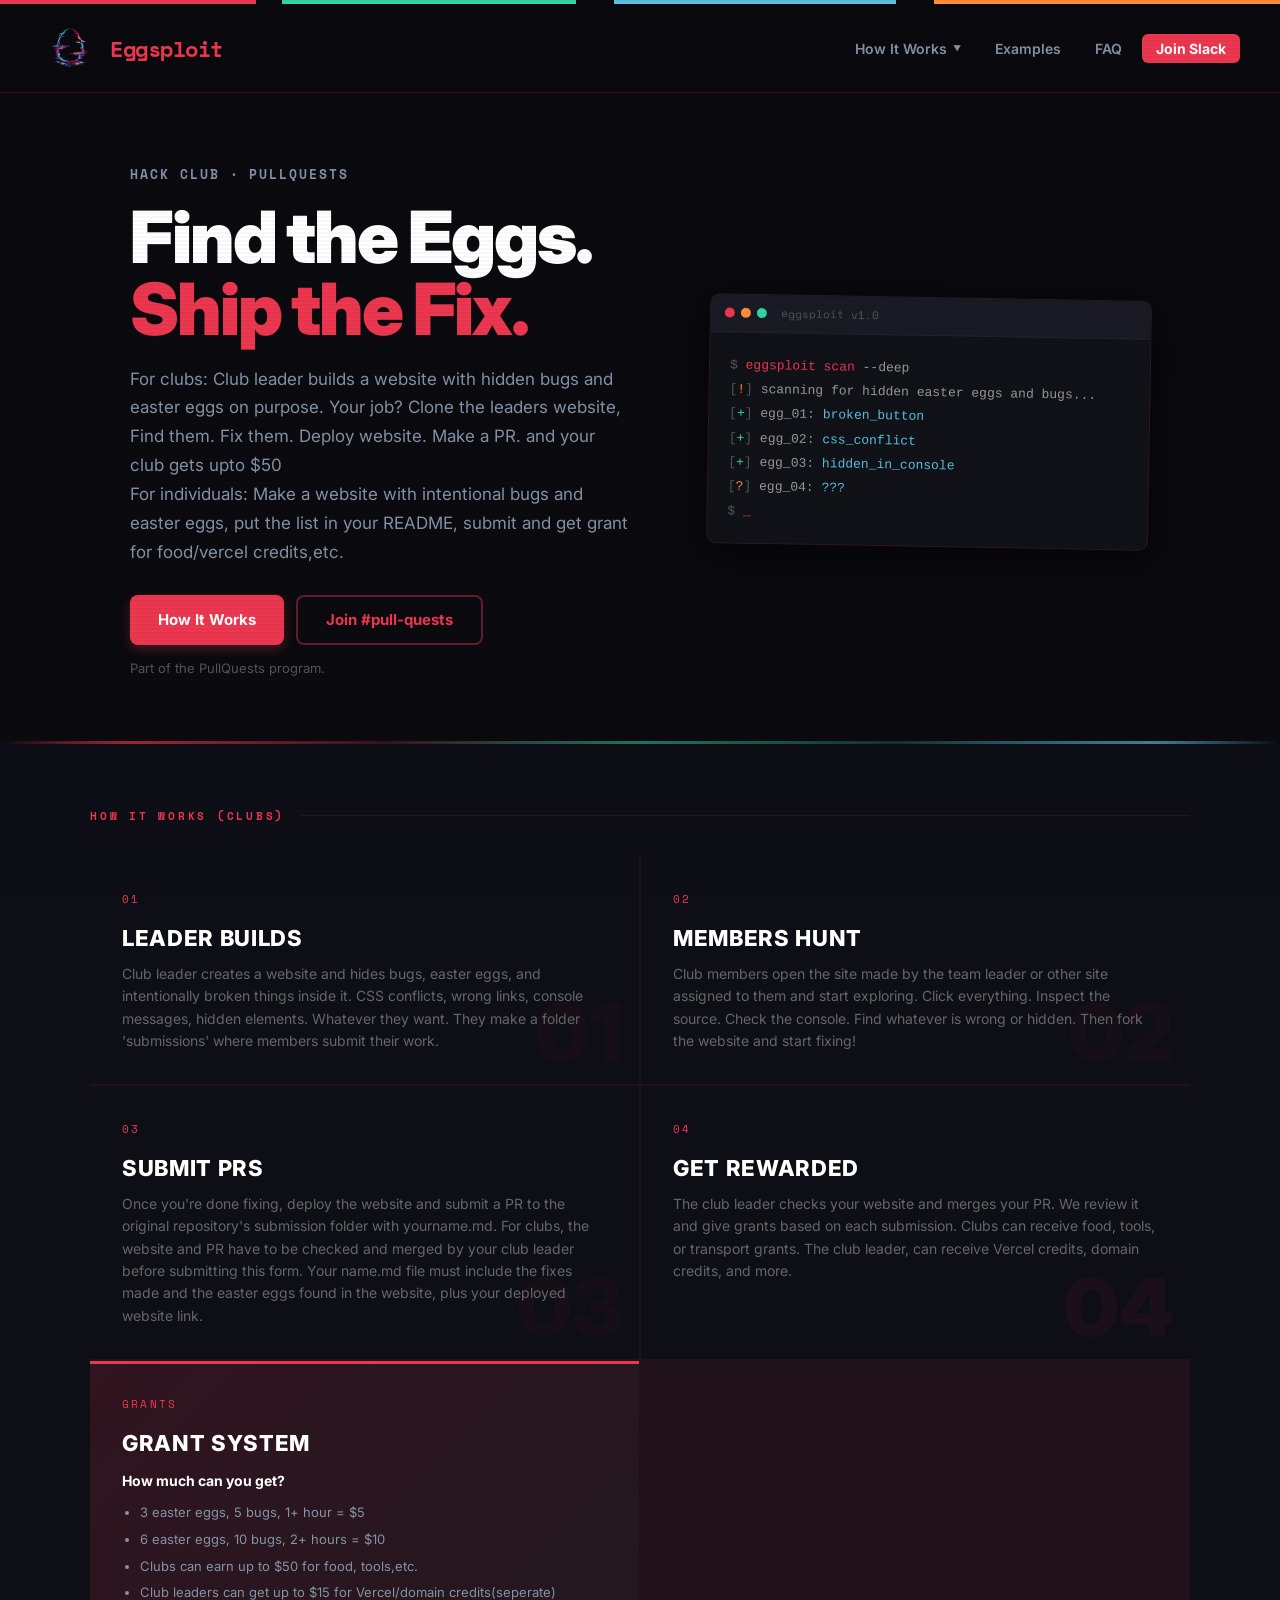
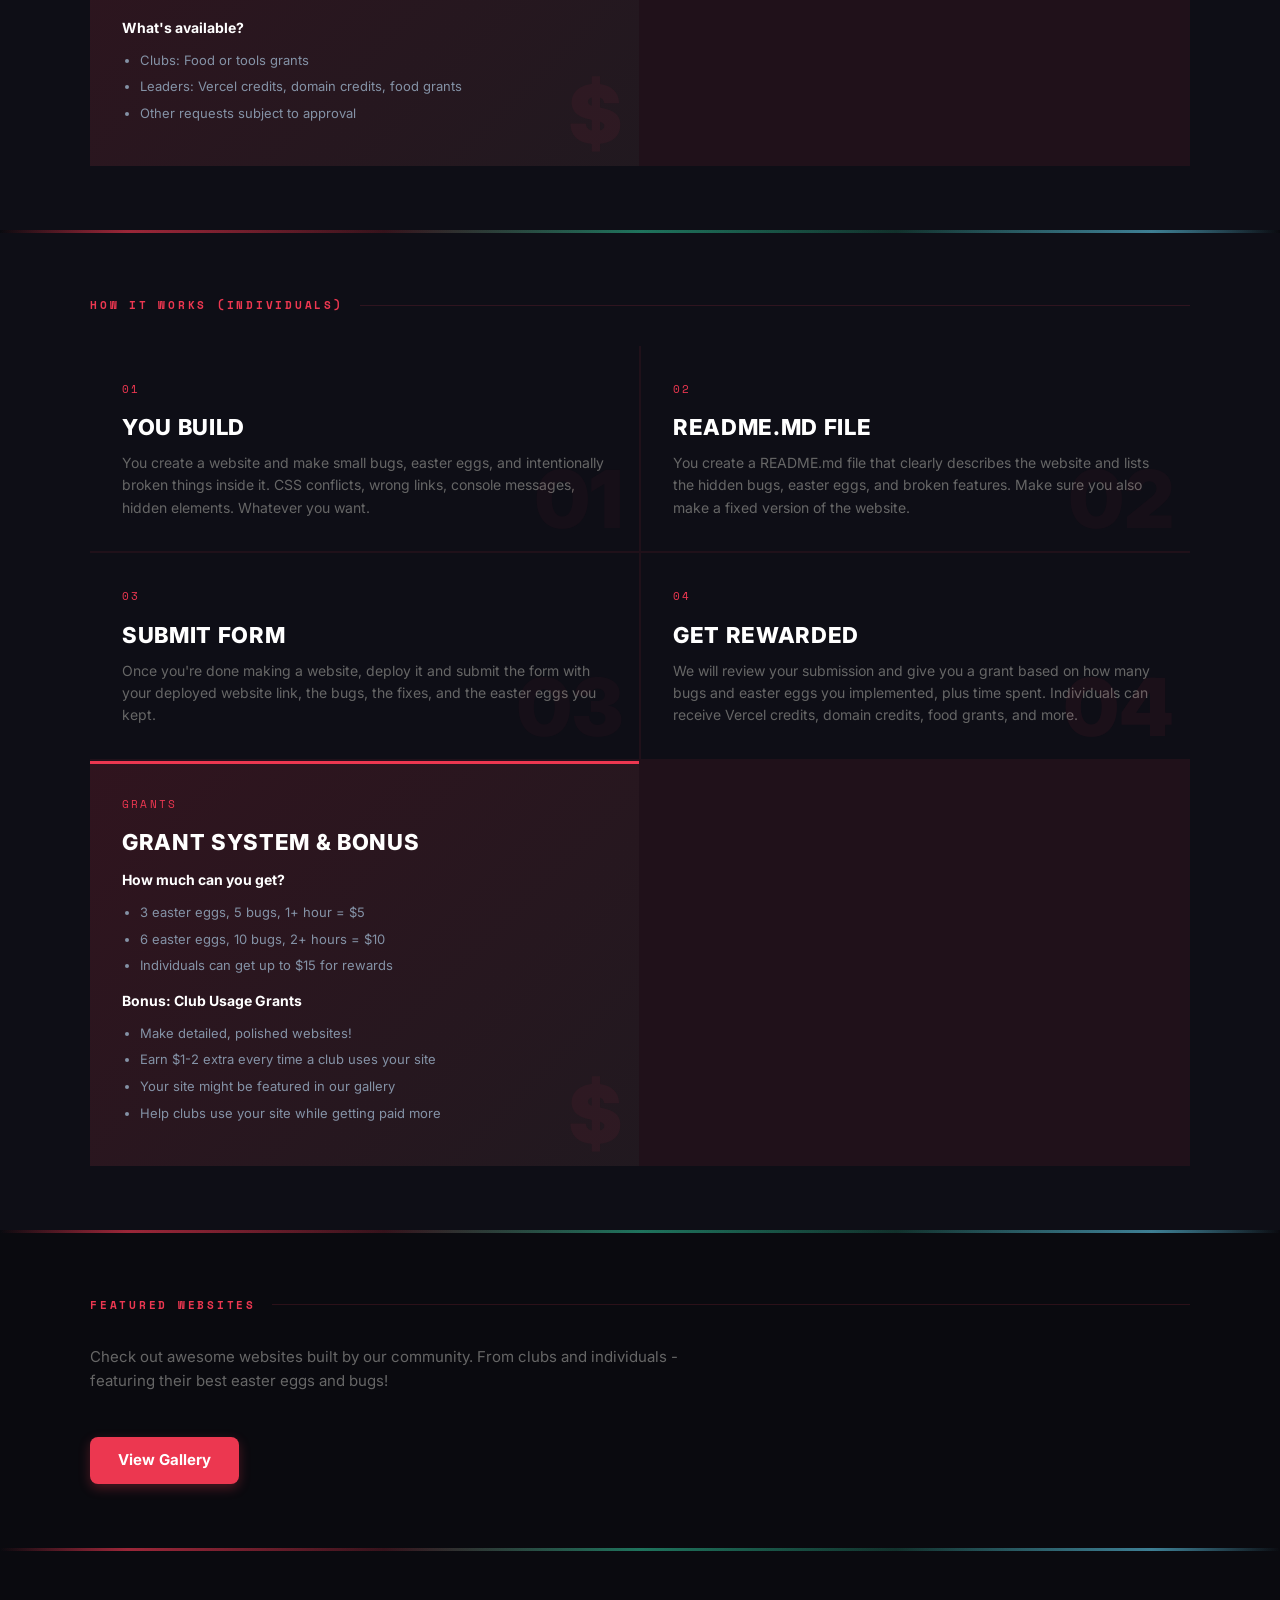
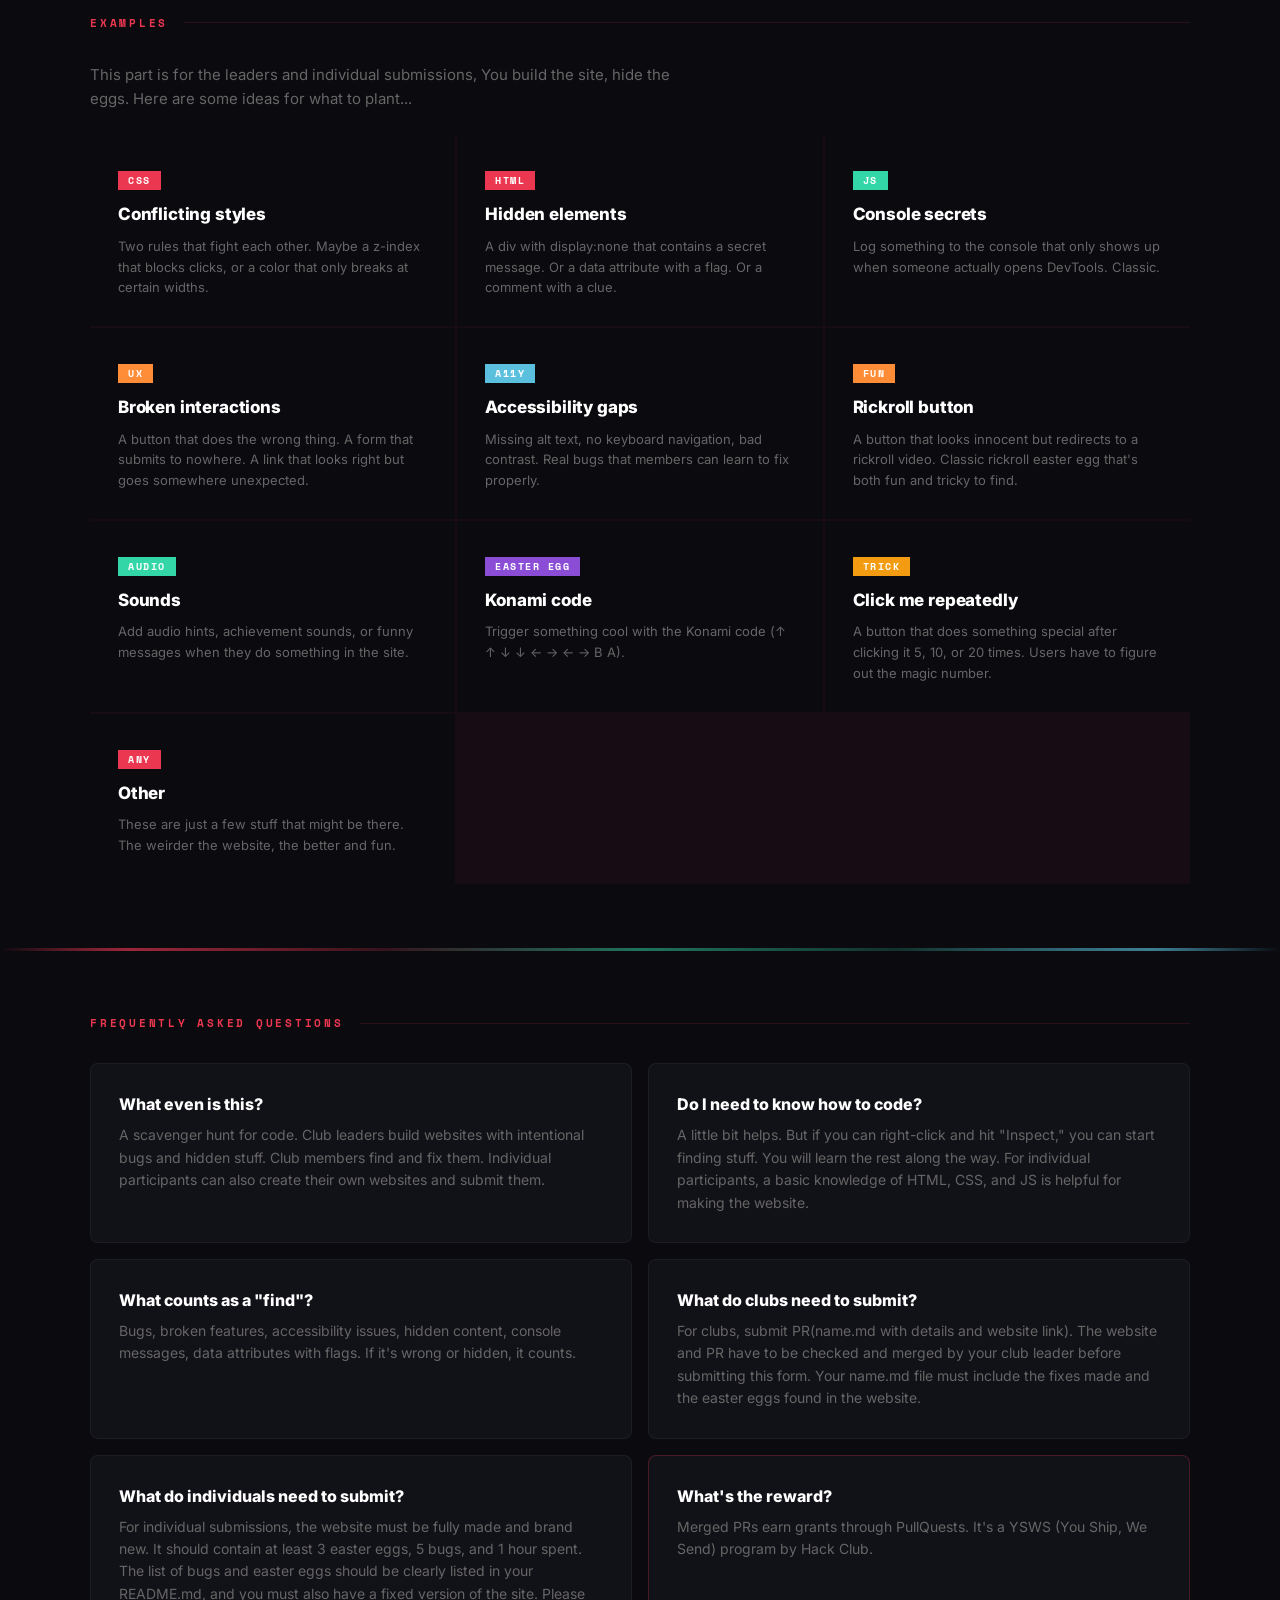
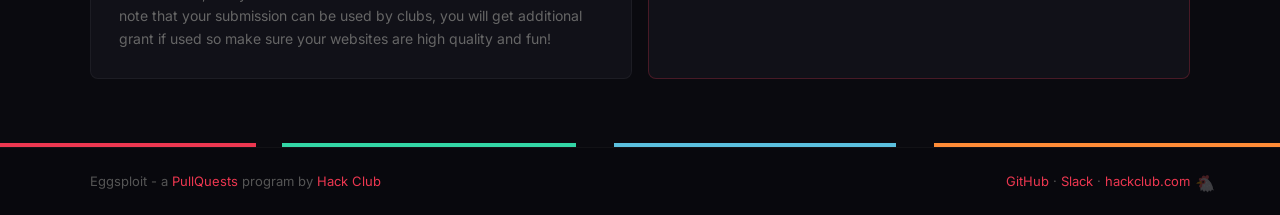
==== index.html @ 69dc4fbe "update site with more stuff" ====
<!DOCTYPE html>
<html lang="en">
<head>
  <meta charset="UTF-8">
  <meta name="viewport" content="width=device-width, initial-scale=1.0">
  <title>Eggsploit - A PullQuest</title>
  <meta name="description" content="Eggsploit is a PullQuests scavenger hunt. Club leaders hide bugs and easter eggs in websites. Members hunt them down and submit PRs.">
  <meta property="og:title" content="Eggsploit - Find the Eggs. Ship the Fix.">
  <meta property="og:description" content="A scavenger hunt for code. Find what's wrong. Fix it. Ship the PR.">
  <meta property="og:type" content="website">
  <link rel="icon" type="image/png" href="/assets/logo.png">
  <link rel="preconnect" href="https://fonts.googleapis.com">
  <link href="https://fonts.googleapis.com/css2?family=Space+Mono:wght@400;700&family=Inter:wght@400;600;700;800;900&display=swap" rel="stylesheet">
  <link rel="stylesheet" href="style.css">
</head>
<body id="top">

<div class="glitchbar"></div>

<nav class="nav" id="menubar">
  <a class="navbrand" href="#top">
    <img class="eggiconlol" src="/assets/logo.png" alt="Eggsploit logo" style="width:60px; height:60px;">
    <span class="title">Eggsploit</span>
  </a>

  <button class="menutoggle" type="button" aria-label="Toggle menu" aria-expanded="false" aria-controls="navlinks">
    <span></span><span></span><span></span>
  </button>
  <ul class="navlinks" id="navlinks">
    <li class="navdropdown">
      <a href="#" class="navdropdowntoggle">How It Works</a>
      <ul class="dropdownmenu" id="howdropdown">
        <li><a href="#how">Clubs</a></li>
        <li><a href="#howi">Individuals</a></li>
      </ul>
    </li>
    <li><a href="#examples">Examples</a></li>
    <li><a href="#faq">FAQ</a></li>
    <li><a href="https://hackclub.com/slack" target="_blank" rel="noopener noreferrer" class="navcta">Join Slack</a></li>
  </ul>
</nav>

<header class="hero">
  <div class="heroleft">
    <p class="eyebrow">Hack Club · PullQuests</p>
    <h1 style="font-weight: 900; letter-spacing: -0.03em">
      <span class="glitchtext" data-text="Find the Eggs.">Find the Eggs.</span><br>
      <span class="heroaccent">Ship the Fix.</span>
    </h1>
    <p class="herolead">
      For clubs:
      Club leader builds a website with hidden bugs and easter eggs on purpose.
      Your job? Clone the leaders website, Find them. Fix them. Deploy website. Make a PR. and your club gets upto $50
      <br>
      For individuals:
      Make a website with intentional bugs and easter eggs, put the list in your README, submit and get grant for food/vercel credits,etc.
    </p>
    <div class="btnrow">
      <a href="#how" class="btn btnprimary">How It Works</a>
      <a href="https://hackclub.enterprise.slack.com/archives/C0ALHGAASLV" target="_blank" class="btn btnoutline">Join #pull-quests</a>
    </div>
    <p style="font-size:13px; color:#555; margin-top:14px">Part of the PullQuests program.</p>
  </div>
  <div class="heroright" aria-hidden="true">
    <div class="terminalbox">
      <div class="terminalbar">
        <span class="dot" style="background:#ec3750"></span>
        <span class="dot" style="background:#ff8c37"></span>
        <span class="dot" style="background:#33d6a6"></span>
        <span class="termlabel">eggsploit v1.0</span>
      </div>
      <pre class="terminalbody"><code><span class="tdim">$</span> <span class="tcmd">eggsploit scan</span> --deep
<span class="tdim">[</span><span class="twarn">!</span><span class="tdim">]</span> scanning for hidden easter eggs and bugs...
<span class="tdim">[</span><span class="tok">+</span><span class="tdim">]</span> egg_01: <span class="tstr">broken_button</span>
<span class="tdim">[</span><span class="tok">+</span><span class="tdim">]</span> egg_02: <span class="tstr">css_conflict</span>
<span class="tdim">[</span><span class="tok">+</span><span class="tdim">]</span> egg_03: <span class="tstr">hidden_in_console</span>
<span class="tdim">[</span><span class="twarn">?</span><span class="tdim">]</span> egg_04: <span class="tstr">???</span>
<span class="tdim">$</span> <span class="tblink">_</span></code></pre>
    </div>
  </div>
</header>

<div class="scanline" style="margin-top:-2px"></div>

<main>
  <section class="section" id="how">
    <div class="sectioninner">
      <div class="sectionlabel">How It Works (Clubs)</div>
      <div class="steps">
        <div class="stepcard">
          <div class="stepid">01</div>
          <h3>Leader Builds</h3>
          <p>Club leader creates a website and hides bugs, easter eggs, and intentionally broken things inside it. CSS conflicts, wrong links, console messages, hidden elements. Whatever they want. They make a folder 'submissions' where members submit their work.</p>
          <div class="stepnum">01</div>
        </div>
        <div class="stepcard">
          <div class="stepid">02</div>
          <h3>Members Hunt</h3>
          <p>Club members open the site made by the team leader or other site assigned to them and start exploring. Click everything. Inspect the source. Check the console. Find whatever is wrong or hidden. Then fork the website and start fixing!</p>
          <div class="stepnum">02</div>
        </div>
        <div class="stepcard">
          <div class="stepid">03</div>
          <h3>Submit PRs</h3>
          <p>Once you're done fixing, deploy the website and submit a PR to the original repository's submission folder with yourname.md. For clubs, the website and PR have to be checked and merged by your club leader before submitting this form. Your name.md file must include the fixes made and the easter eggs found in the website, plus your deployed website link.</p>
          <div class="stepnum">03</div>
        </div>
        <div class="stepcard">
          <div class="stepid">04</div>
          <h3>Get Rewarded</h3>
          <p>The club leader checks your website and merges your PR. We review it and give grants based on each submission. Clubs can receive food, tools, or transport grants. The club leader, can receive Vercel credits, domain credits, and more.</p>
          <div class="stepnum" style="color: rgba(236,55,80,0.06)">04</div>
        </div>
        <div class="stepcard stepgrantcard">
          <div class="stepid">GRANTS</div>
          <h3>Grant System</h3>
          <div class="grantinfo">
            <p><strong>How much can you get?</strong></p>
            <ul>
              <li>3 easter eggs, 5 bugs, 1+ hour = $5</li>
              <li>6 easter eggs, 10 bugs, 2+ hours = $10</li>
              <li>Clubs can earn up to $50 for food, tools,etc.</li>
              <li>Club leaders can get up to $15 for Vercel/domain credits(seperate)</li>
            </ul>
            <p style="margin-top: 14px;"><strong>What's available?</strong></p>
            <ul>
              <li>Clubs: Food or tools grants</li>
              <li>Leaders: Vercel credits, domain credits, food grants</li>
              <li>Other requests subject to approval</li>
            </ul>
          </div>
          <div class="stepnum" style="color: rgba(236,55,80,0.06)">$</div>
        </div>
      </div>
    </div>
  </section>

  <div class="scanline"></div>

<main>
  <section class="section" id="howi">
    <div class="sectioninner">
      <div class="sectionlabel">How It Works (Individuals)</div>
      <div class="steps">
        <div class="stepcard">
          <div class="stepid">01</div>
          <h3>You Build</h3>
          <p>You create a website and make small bugs, easter eggs, and intentionally broken things inside it. CSS conflicts, wrong links, console messages, hidden elements. Whatever you want.</p>
          <div class="stepnum">01</div>
        </div>
        <div class="stepcard">
          <div class="stepid">02</div>
          <h3>Readme.md file</h3>
          <p>You create a README.md file that clearly describes the website and lists the hidden bugs, easter eggs, and broken features. Make sure you also make a fixed version of the website.</p>
          <div class="stepnum">02</div>
        </div>
        <div class="stepcard">
          <div class="stepid">03</div>
          <h3>Submit form</h3>
          <p>Once you're done making a website, deploy it and submit the form with your deployed website link, the bugs, the fixes, and the easter eggs you kept.</p>
          <div class="stepnum">03</div>
        </div>
        <div class="stepcard">
          <div class="stepid">04</div>
          <h3>Get Rewarded</h3>
          <p>We will review your submission and give you a grant based on how many bugs and easter eggs you implemented, plus time spent. Individuals can receive Vercel credits, domain credits, food grants, and more.</p>
          <div class="stepnum" style="color: rgba(236,55,80,0.06)">04</div>
        </div>
        <div class="stepcard stepgrantcard">
          <div class="stepid">GRANTS</div>
          <h3>Grant System & Bonus</h3>
          <div class="grantinfo">
            <p><strong>How much can you get?</strong></p>
            <ul>
              <li>3 easter eggs, 5 bugs, 1+ hour = $5</li>
              <li>6 easter eggs, 10 bugs, 2+ hours = $10</li>
              <li>Individuals can get up to $15 for rewards</li>
            </ul>
            <p style="margin-top: 14px;"><strong>Bonus: Club Usage Grants</strong></p>
            <ul>
              <li>Make detailed, polished websites!</li>
              <li>Earn $1-2 extra every time a club uses your site</li>
              <li>Your site might be featured in our gallery</li>
              <li>Help clubs use your site while getting paid more</li>
            </ul>
          </div>
          <div class="stepnum" style="color: rgba(236,55,80,0.06)">$</div>
        </div>
      </div>
    </div>
  </section>

  <div class="scanline"></div>

  <section class="sectionalt" id="gallery">
    <div class="sectioninner">
      <div class="sectionlabel">Featured Websites</div>
      <p class="desctext">Check out awesome websites built by our community. From clubs and individuals - featuring their best easter eggs and bugs!</p>
      <a href="gallery.html" class="btn btnprimary" style="margin-top: 20px;">View Gallery</a>
    </div>
  </section>


  <div class="scanline"></div>

  <section class="sectionalt" id="examples">
    <div class="sectioninner">
      <div class="sectionlabel">Examples</div>
      <p class="desctext">This part is for the leaders and individual submissions, You build the site, hide the eggs. Here are some ideas for what to plant...</p>

      <div class="ideasgrid">
        <div class="ideacard">
          <span class="ideatag">CSS</span>
          <div class="ideatitle">Conflicting styles</div>
          <p>Two rules that fight each other. Maybe a z-index that blocks clicks, or a color that only breaks at certain widths.</p>
        </div>
        <div class="ideacard">
          <span class="ideatag">HTML</span>
          <div class="ideatitle">Hidden elements</div>
          <p>A div with display:none that contains a secret message. Or a data attribute with a flag. Or a comment with a clue.</p>
        </div>
        <div class="ideacard">
          <span class="ideatag" style="background:#33d6a6">JS</span>
          <div class="ideatitle">Console secrets</div>
          <p>Log something to the console that only shows up when someone actually opens DevTools. Classic.</p>
        </div>
        <div class="ideacard">
          <span class="ideatag" style="background:#ff8c37">UX</span>
          <div class="ideatitle">Broken interactions</div>
          <p>A button that does the wrong thing. A form that submits to nowhere. A link that looks right but goes somewhere unexpected.</p>
        </div>
        <div class="ideacard">
          <span class="ideatag" style="background:#5bc0de">A11Y</span>
          <div class="ideatitle">Accessibility gaps</div>
          <p>Missing alt text, no keyboard navigation, bad contrast. Real bugs that members can learn to fix properly.</p>
        </div>
        <div class="ideacard">
          <span class="ideatag" style="background:#ff8c37">FUN</span>
          <div class="ideatitle">Rickroll button</div>
          <p>A button that looks innocent but redirects to a rickroll video. Classic rickroll easter egg that's both fun and tricky to find.</p>
        </div>
        <div class="ideacard">
          <span class="ideatag" style="background:#33d6a6">AUDIO</span>
          <div class="ideatitle">Sounds</div>
          <p>Add audio hints, achievement sounds, or funny messages when they do something in the site.</p>
        </div>
        <div class="ideacard">
          <span class="ideatag" style="background:#8b4dd6">EASTER EGG</span>
          <div class="ideatitle">Konami code</div>
          <p>Trigger something cool with the Konami code (↑ ↑ ↓ ↓ ← → ← → B A).</p>
        </div>
        <div class="ideacard">
          <span class="ideatag" style="background:#f39c12">TRICK</span>
          <div class="ideatitle">Click me repeatedly</div>
          <p>A button that does something special after clicking it 5, 10, or 20 times. Users have to figure out the magic number.</p>
        </div>
        <div class="ideacard">
          <span class="ideatag">ANY</span>
          <div class="ideatitle">Other</div>
          <p>These are just a few stuff that might be there. The weirder the website, the better and fun.</p>
        </div>
      </div>
    </div>
  </section>

  <div class="scanline"></div>

  <section class="sectionalt" id="faq">
    <div class="sectioninner">
      <div class="sectionlabel">Frequently Asked Questions</div>
      <div class="notes">
        <div class="notecard">
          <h3>What even is this?</h3>
          <p>A scavenger hunt for code. Club leaders build websites with intentional bugs and hidden stuff. Club members find and fix them. Individual participants can also create their own websites and submit them.</p>
        </div>
        <div class="notecard">
          <h3>Do I need to know how to code?</h3>
          <p>A little bit helps. But if you can right-click and hit "Inspect," you can start finding stuff. You will learn the rest along the way. For individual participants, a basic knowledge of HTML, CSS, and JS is helpful for making the website.</p>
        </div>
        <div class="notecard">
          <h3>What counts as a "find"?</h3>
          <p>Bugs, broken features, accessibility issues, hidden content, console messages, data attributes with flags. If it's wrong or hidden, it counts.</p>
        </div>
        <div class="notecard">
          <h3>What do clubs need to submit?</h3>
          <p>For clubs, submit PR(name.md with details and website link). The website and PR have to be checked and merged by your club leader before submitting this form. Your name.md file must include the fixes made and the easter eggs found in the website.</p>
        </div>
        <div class="notecard">
          <h3>What do individuals need to submit?</h3>
          <p>For individual submissions, the website must be fully made and brand new. It should contain at least 3 easter eggs, 5 bugs, and 1 hour spent. The list of bugs and easter eggs should be clearly listed in your README.md, and you must also have a fixed version of the site. Please note that your submission can be used by clubs, you will get additional grant if used so make sure your websites are high quality and fun!</p>
        </div>
        <div class="notecard" style="border-color: rgba(236,55,80,0.25)">
          <h3>What's the reward?</h3>
          <p>Merged PRs earn grants through PullQuests. It's a YSWS (You Ship, We Send) program by Hack Club. </p>
        </div>
      </div>
    </div>
  </section>
</main>

<div class="glitchbar"></div>

<div class="eggnoticeoverlay" id="eggnoticeoverlay">
  <div class="eggnoticebox">
    <div class="eggnoticehead">
      <h2>Easter Eggs found!</h2>
      <button class="eggnoticeclose" id="eggnoticeclose" type="button" aria-label="Close notice">✕</button>
    </div>
    <div class="eggnoticebody">
      <p>There are a few hidden easter eggs on this website.</p>
      <p>Reveal hints one at a time or do it later by clicking on egg emoji at navbar.</p>
      <div class="eggnoticebtnrow">
        <button class="btn btnprimary" id="eggrevealbtn">Reveal</button>
        <button class="btn btnoutline" id="egglaterbtn">Later</button>
      </div>
      <div class="egghints" id="egghints" style="display: none; margin-top: 20px; padding-top: 20px; border-top: 1px solid rgba(236,55,80,0.2);">
        <p><strong>Here's what to look for:</strong></p>
        <ul style="margin-left: 20px; margin-top: 10px; color: #8492a6; font-size: 14px;">
          <li class="egghintsitem" style="opacity: 0; transition: opacity .3s;">Open the browser console to see the logs</li>
          <li class="egghintsitem" style="opacity: 0; transition: opacity .3s;">Click the egg logo repeatedly (5 times)</li>
          <li class="egghintsitem" style="opacity: 0; transition: opacity .3s;">Try the Konami code (↑ ↑ ↓ ↓ ← → ← → B A)</li>
          <li class="egghintsitem" style="opacity: 0; transition: opacity .3s;">Inspect the footer for hidden elements (chicken emoji lol)</li>
        </ul>
      </div>
    </div>
  </div>
</div>

<footer id="footer">
  <div class="footinner">
    <span>Eggsploit - a <a href="https://pullquests.hackclub.com" target="_blank">PullQuests</a> program by <a href="https://hackclub.com" target="_blank">Hack Club</a></span>
    <span>
      <a href="https://github.com/hackclub" target="_blank">GitHub</a> ·
      <a href="https://hackclub.com/slack" target="_blank">Slack</a> ·
      <a href="https://hackclub.com" target="_blank">hackclub.com</a>
    </span>
    <span class="chickenegg" title="bawk?">🐔</span>
  </div>
</footer>

<div class="chickenoverlay" id="chickenoverlay">
  <img src="/assets/chicken-on-tree.jpg" alt="chicken on a tree">
</div>

<script type="module" src="/main.js"></script>

</body>
</html>
---- style.css ----
* { box-sizing: border-box; margin: 0; padding: 0; }

html {
  scroll-behavior: smooth;
  scroll-padding-top: 80px;
  scrollbar-color: #ec3750 #0a0a0f;
  scrollbar-width: thin;
}

body {
  font-family: 'Inter', system-ui, -apple-system, sans-serif;
  color: #e0e0e0;
  background: #0a0a0f;
  min-height: 100vh;
  -webkit-font-smoothing: antialiased;
  overflow-x: hidden;
  line-height: 1.5;
}

body::before {
  content: '';
  position: fixed;
  top: 0; left: 0; right: 0; bottom: 0;
  background: repeating-linear-gradient(
    0deg,
    transparent, transparent 2px,
    rgba(0,0,0,0.03) 2px, rgba(0,0,0,0.03) 4px
  );
  pointer-events: none;
  z-index: 9999;
}

::-webkit-scrollbar { width: 8px; }
::-webkit-scrollbar-track { background: #0a0a0f; }
::-webkit-scrollbar-thumb { background: #ec3750; border-radius: 4px; }
::-webkit-scrollbar-thumb:hover { background: #ff4d6a; }


.glitchbar {
  height: 4px;
  background: linear-gradient(90deg,
    #ec3750 0%, #ec3750 20%,
    transparent 20%, transparent 22%,
    #33d6a6 22%, #33d6a6 45%,
    transparent 45%, transparent 48%,
    #5bc0de 48%, #5bc0de 70%,
    transparent 70%, transparent 73%,
    #ff8c37 73%, #ff8c37 100%
  );
}

.nav {
  position: sticky;
  top: 0;
  z-index: 100;
  background: rgba(10,10,15,0.95);
  backdrop-filter: blur(12px);
  padding: 14px 40px;
  display: flex;
  align-items: center;
  justify-content: space-between;
  border-bottom: 1px solid rgba(236,55,80,0.2);
}

.navbrand {
  display: flex;
  align-items: center;
  gap: 10px;
  text-decoration: none;
  color: #fff;
}

.eggiconlol {
  display: inline-block;
  transition: transform .3s;
}

.navbrand:hover .eggiconlol {
  transform: rotate(15deg) scale(1.1);
}

.title {
  font-family: 'Space Mono', monospace;
  font-weight: 700;
  font-size: 22px;
  letter-spacing: -0.02em;
  color: #ec3750;
}

.menutoggle {
  display: none;
  background: none;
  border: 1px solid rgba(236,55,80,0.3);
  border-radius: 6px;
  padding: 8px;
  cursor: pointer;
}
.menutoggle span {
  display: block;
  width: 20px; height: 2px;
  background: #ec3750;
  margin: 4px 0;
}

.navlinks {
  display: flex;
  align-items: center;
  gap: 6px;
  list-style: none;
}

.navlinks a {
  color: #8492a6;
  text-decoration: none;
  font-size: 14px;
  font-weight: 600;
  padding: 6px 14px;
  border-radius: 6px;
  transition: color .15s, background .15s;
}
.navlinks a:hover {
  color: #fff;
  background: rgba(236,55,80,0.08);
}

.navcta {
  background: #ec3750 !important;
  color: #fff !important;
  font-weight: 700 !important;
}
.navcta:hover {
  background: #ff4d6a !important;
  transform: translateY(-1px);
}

.hero {
  max-width: 1100px;
  margin: 0 auto;
  padding: 72px 40px 64px;
  display: grid;
  grid-template-columns: 1.2fr 1fr;
  gap: 48px;
  align-items: center;
}

.eyebrow {
  font-family: 'Space Mono', monospace;
  font-size: 13px;
  font-weight: 700;
  color: #8492a6;
  letter-spacing: 0.15em;
  text-transform: uppercase;
  margin-bottom: 16px;
}

h1 {
  font-size: clamp(40px, 7vw, 72px);
  line-height: 1;
  margin-bottom: 20px;
  color: #fff;
}

.glitchtext {
  position: relative;
  display: inline-block;
}

.glitchtext::before,
.glitchtext::after {
  content: attr(data-text);
  position: absolute;
  top: 0; left: 0;
  width: 100%; height: 100%;
  pointer-events: none;
  opacity: 0;
  color: inherit;
}

.glitchtext::before {
  clip-path: polygon(0 0, 100% 0, 100% 33%, 0 33%);
}
.glitchtext::after {
  clip-path: polygon(0 67%, 100% 67%, 100% 100%, 0 100%);
}

.glitchtext:hover::before,
.glitchtext:hover::after {
  opacity: .6;
  animation: glitchhover 0.4s steps(2) infinite;
}

.glitchactive {
  animation: glitchpulse 0.2s steps(2) forwards;
}

.glitchactive::before {
  opacity: 0.6 !important;
  animation: glitchslice1 0.2s steps(3) forwards !important;
}
.glitchactive::after {
  opacity: 0.6 !important;
  animation: glitchslice2 0.2s steps(3) forwards !important;
}

@keyframes glitchpulse {
  0%   { transform: translate(0); text-shadow: 2px 0 rgba(255,255,255,0.2); }
  25%  { transform: translate(-2px, 1px); text-shadow: -2px 0 rgba(255,255,255,0.15); }
  50%  { transform: translate(2px, -1px); text-shadow: 3px 0 rgba(255,255,255,0.2); }
  75%  { transform: translate(-1px, 2px); text-shadow: -1px 0 rgba(255,255,255,0.15); }
  100% { transform: translate(0); text-shadow: none; }
}

@keyframes glitchslice1 {
  0% { transform: translate(0); clip-path: polygon(0 0, 100% 0, 100% 33%, 0 33%); }
  33% { transform: translate(5px, -2px); clip-path: polygon(0 10%, 100% 10%, 100% 40%, 0 40%); }
  66% { transform: translate(-4px, 1px); clip-path: polygon(0 5%, 100% 5%, 100% 25%, 0 25%); }
  100% { transform: translate(0); clip-path: polygon(0 0, 100% 0, 100% 33%, 0 33%); }
}

@keyframes glitchslice2 {
  0% { transform: translate(0); clip-path: polygon(0 67%, 100% 67%, 100% 100%, 0 100%); }
  33% { transform: translate(-5px, 2px); clip-path: polygon(0 60%, 100% 60%, 100% 90%, 0 90%); }
  66% { transform: translate(4px, -1px); clip-path: polygon(0 75%, 100% 75%, 100% 95%, 0 95%); }
  100% { transform: translate(0); clip-path: polygon(0 67%, 100% 67%, 100% 100%, 0 100%); }
}

@keyframes glitchhover {
  0% { transform: translate(0); }
  25% { transform: translate(3px, -1px); }
  50% { transform: translate(-2px, 1px); }
  75% { transform: translate(1px, 2px); }
  100% { transform: translate(0); }
}

.glitchtext {
  animation: flicker 4s infinite;
}

@keyframes flicker {
  0%, 100% { opacity: 1; }
  10% { opacity: 0.95; }
  11% { opacity: 1; }
  30% { opacity: 0.92; }
  31% { opacity: 1; }
  70% { opacity: 0.96; }
  71% { opacity: 1; }
}

.heroaccent { color: #ec3750; }

.herolead {
  font-size: 17px;
  line-height: 1.7;
  color: #8492a6;
  max-width: 500px;
  margin-bottom: 28px;
}

.btnrow { display: flex; gap: 12px; flex-wrap: wrap; }

.btn {
  font-family: 'Inter', sans-serif;
  font-weight: 700;
  font-size: 15px;
  padding: 12px 28px;
  text-decoration: none;
  border: none;
  cursor: pointer;
  display: inline-flex;
  align-items: center;
  border-radius: 8px;
  transition: transform .12s, box-shadow .12s, background .12s;
}
.btn:hover { transform: translateY(-2px); }
.btn:active { transform: translateY(0); }

.btnprimary {
  background: #ec3750;
  color: #fff;
  box-shadow: 0 4px 12px rgba(236,55,80,0.3);
}
.btnprimary:hover {
  background: #ff4d6a;
  box-shadow: 0 6px 20px rgba(236,55,80,0.4);
}

.btnoutline {
  background: transparent;
  color: #ec3750;
  border: 2px solid rgba(236,55,80,0.4);
}
.btnoutline:hover {
  background: rgba(236,55,80,0.06);
  border-color: #ec3750;
}

.terminalbox {
  background: #111118;
  border: 1px solid rgba(236,55,80,0.15);
  border-radius: 10px;
  overflow: hidden;
  box-shadow: 0 8px 40px rgba(0,0,0,0.5);
  transform: rotate(1deg);
  transition: transform .3s;
}
.terminalbox:hover {
  transform: rotate(0) scale(1.02);
}

.terminalbar {
  background: #1a1a24;
  padding: 10px 14px;
  display: flex;
  align-items: center;
  gap: 6px;
  border-bottom: 1px solid rgba(255,255,255,0.04);
}

.dot {
  width: 10px; height: 10px;
  border-radius: 50%;
  display: inline-block;
}

.termlabel {
  margin-left: 8px;
  font-family: 'Space Mono', monospace;
  font-size: 11px;
  color: #555;
}

.terminalbody {
  padding: 20px;
  font-family: 'Space Mono', monospace;
  font-size: 13px;
  line-height: 1.8;
  color: #999;
  white-space: pre;
  overflow-x: auto;
}

.tdim { color: #555; }
.tcmd { color: #ec3750; }
.twarn { color: #ff8c37; }
.tok { color: #33d6a6; }
.tstr { color: #5bc0de; }
.tblink { color: #ec3750; animation: blink 1s step-end infinite; }

@keyframes blink {
  0%, 100% { opacity: 1; }
  50% { opacity: 0; }
}

.scanline {
  height: 3px;
  background: linear-gradient(90deg,
    transparent 0%,
    rgba(236,55,80,0.4) 10%,
    rgba(236,55,80,0.1) 30%,
    rgba(51,214,166,0.3) 50%,
    rgba(51,214,166,0.1) 70%,
    rgba(91,192,222,0.4) 90%,
    transparent 100%
  );
  position: relative;
}
.scanline::after {
  content: '';
  position: absolute;
  top: 0; left: 0; right: 0; bottom: 0;
  background: inherit;
  animation: pulse 2s ease-in-out infinite;
}
@keyframes pulse {
  0%, 100% { opacity: 1; }
  50% { opacity: .4; }
}

.section { background: #0e0e16; padding: 64px 40px; }
.sectionalt { background: #0a0a0f; padding: 64px 40px; }

.sectioninner {
  max-width: 1100px;
  margin: 0 auto;
}

.sectionlabel {
  font-family: 'Space Mono', monospace;
  font-weight: 700;
  font-size: 11px;
  letter-spacing: 0.25em;
  text-transform: uppercase;
  color: #ec3750;
  margin-bottom: 32px;
  display: flex;
  align-items: center;
  gap: 16px;
}
.sectionlabel::after {
  content: '';
  flex: 1;
  height: 1px;
  background: rgba(236,55,80,0.15);
}

.steps {
  display: grid;
  grid-template-columns: repeat(2, 1fr);
  gap: 2px;
  background: rgba(236,55,80,0.08);
}

.stepcard {
  background: #0e0e16;
  padding: 32px;
  position: relative;
  border-top: 3px solid transparent;
  transition: border-color .2s, transform .15s;
  overflow: hidden;
}

.stepcard:hover {
  border-color: #ec3750;
  transform: translateY(-2px);
}

.stepgrantcard {
  background: linear-gradient(135deg, rgba(236,55,80,0.08) 0%, rgba(51,214,166,0.04) 100%);
  border-top-color: #ec3750;
}

.stepid {
  font-family: 'Space Mono', monospace;
  font-size: 11px;
  letter-spacing: 0.2em;
  color: #ec3750;
  margin-bottom: 14px;
}

.stepcard h3 {
  font-weight: 800;
  font-size: 22px;
  text-transform: uppercase;
  letter-spacing: 0.03em;
  margin-bottom: 8px;
  color: #fff;
}

.stepcard p {
  font-size: 14px;
  color: #666;
  line-height: 1.6;
}

.stepnum {
  position: absolute;
  bottom: 12px; right: 16px;
  font-weight: 900;
  font-size: 80px;
  color: rgba(236,55,80,0.04);
  line-height: 1;
  user-select: none;
}

.desctext {
  font-size: 15px;
  color: #666;
  line-height: 1.6;
  max-width: 600px;
  margin-bottom: 24px;
}

.ideasgrid {
  display: grid;
  grid-template-columns: repeat(3, 1fr);
  gap: 2px;
  background: rgba(236,55,80,0.06);
}

.ideacard {
  background: #0a0a0f;
  padding: 28px;
  border-top: 3px solid transparent;
  transition: border-color .2s, transform .15s;
}
.ideacard:hover {
  border-color: #ec3750;
  transform: translateY(-2px);
}

.ideatag {
  display: inline-block;
  background: #ec3750;
  color: #fff;
  font-family: 'Space Mono', monospace;
  font-size: 10px;
  font-weight: 700;
  letter-spacing: 0.15em;
  padding: 2px 10px;
  margin-bottom: 12px;
}

.ideatitle {
  font-weight: 800;
  font-size: 17px;
  color: #fff;
  margin-bottom: 8px;
  letter-spacing: -0.01em;
}

.ideacard p {
  font-size: 13px;
  color: #666;
  line-height: 1.6;
}

.notes {
  display: grid;
  grid-template-columns: repeat(2, 1fr);
  gap: 16px;
}

.notecard {
  background: #111118;
  border: 1px solid rgba(255,255,255,0.05);
  border-radius: 8px;
  padding: 28px;
  transition: border-color .2s;
}
.notecard:hover { border-color: rgba(236,55,80,0.3); }

.notecard h3 {
  font-weight: 800;
  font-size: 16px;
  color: #fff;
  margin-bottom: 8px;
}
.notecard p {
  font-size: 14px;
  color: #666;
  line-height: 1.6;
}

.notecard ul {
  margin: 14px 0 0;
  padding-left: 18px;
  color: #666;
  line-height: 1.6;
}

.notecard li + li {
  margin-top: 8px;
}

footer {
  background: #08080d;
  border-top: 1px solid rgba(255,255,255,0.04);
  padding: 24px 40px;
}

.footinner {
  max-width: 1100px;
  margin: 0 auto;
  display: flex;
  align-items: center;
  justify-content: space-between;
  flex-wrap: wrap;
  gap: 12px;
  font-size: 13px;
  color: #555;
  position: relative;
}

.footinner a {
  color: #ec3750;
  text-decoration: none;
}
.footinner a:hover {
  color: #ff4d6a;
  text-decoration: underline;
  text-decoration-style: wavy;
  text-underline-offset: 3px;
}

.chickenegg {
  position: absolute;
  right: -25px;
  bottom: -4px;
  font-size: 16px;
  cursor: pointer;
  opacity: 0.25;
  transition: opacity .3s, transform .3s;
  user-select: none;
}
.chickenegg:hover {
  opacity: 0.7;
  transform: scale(1.3);
}

.chickenoverlay {
  position: fixed;
  top: 0; left: 0; right: 0; bottom: 0;
  background: rgba(0,0,0,0.92);
  display: flex;
  align-items: center;
  justify-content: center;
  z-index: 10000;
  opacity: 0;
  pointer-events: none;
  transition: opacity .3s;
}
.chickenoverlay.active {
  opacity: 1;
  pointer-events: auto;
}
.chickenoverlay img {
  max-width: 80vw;
  max-height: 80vh;
  border-radius: 12px;
  border: 3px solid #ec3750;
  box-shadow: 0 0 60px rgba(236,55,80,0.3);
  animation: chickenin 0.4s ease-out;
}

@keyframes chickenin {
  0% { transform: scale(0.3) rotate(-10deg); opacity: 0; }
  100% { transform: scale(1) rotate(0deg); opacity: 1; }
}


.reveal {
  opacity: 0;
  transform: translateY(18px);
  transition: opacity .5s ease, transform .5s ease;
}
.reveal.show {
  opacity: 1;
  transform: translateY(0);
}

a:focus-visible, button:focus-visible {
  outline: 2px solid #ec3750;
  outline-offset: 3px;
}


@media (max-width: 768px) {
  .hero {
    grid-template-columns: 1fr;
    padding: 48px 20px 40px;
    gap: 32px;
  }
  .heroright { order: -1; }
  .terminalbox { transform: rotate(0); }
  .steps { grid-template-columns: 1fr; }
  .ideasgrid { grid-template-columns: 1fr; }
  .notes { grid-template-columns: 1fr; }
  .nav { padding: 14px 20px; }
  .section, .sectionalt { padding: 48px 20px; }
  footer { padding: 20px; }
  .footinner { flex-direction: column; text-align: center; }
}

@media (max-width: 600px) {
  .menutoggle { display: block; }
  .navlinks {
    position: absolute;
    top: calc(100% + 4px);
    right: 20px;
    width: min(260px, calc(100vw - 40px));
    background: #111118;
    border: 1px solid rgba(236,55,80,0.15);
    border-radius: 8px;
    padding: 8px;
    flex-direction: column;
    gap: 2px;
    box-shadow: 0 8px 24px rgba(0,0,0,0.4);
    opacity: 0;
    transform: translateY(-8px);
    pointer-events: none;
    transition: opacity .2s, transform .2s;
  }
  .navlinks.open {
    opacity: 1;
    transform: translateY(0);
    pointer-events: auto;
  }
  .navlinks a { display: block; width: 100%; padding: 10px 12px; }
  h1 { font-size: 36px; }
  .btn { font-size: 14px; padding: 10px 20px; width: 100%; justify-content: center; }
}

@media (max-width: 400px) {
  .terminalbody { font-size: 10px; padding: 12px; }
}

@media (prefers-reduced-motion: reduce) {
  html { scroll-behavior: auto; }
  .glitchtext::before, .glitchtext::after { animation: none; }
  .glitchactive { animation: none; }
  .glitchactive::before, .glitchactive::after { animation: none !important; }
  .tblink { animation: none; }
  .scanline::after { animation: none; }
  .reveal { opacity: 1; transform: none; transition: none; }
}

.navdropdown {
  position: relative;
}

.navdropdowntoggle {
  display: flex;
  align-items: center;
  gap: 6px;
}

.navdropdowntoggle::after {
  content: '▼';
  font-size: 8px;
  transition: transform .2s;
}

.navdropdown:hover .navdropdowntoggle::after {
  transform: rotate(180deg);
}

.dropdownmenu {
  position: absolute;
  top: calc(100% + 8px);
  left: 0;
  background: #111118;
  border: 1px solid rgba(236,55,80,0.15);
  border-radius: 8px;
  list-style: none;
  opacity: 0;
  transform: translateY(-8px);
  pointer-events: none;
  transition: opacity .2s, transform .2s;
  z-index: 101;
  box-shadow: 0 8px 24px rgba(0,0,0,0.4);
  min-width: 160px;
}

.navdropdown:hover .dropdownmenu {
  opacity: 1;
  transform: translateY(0);
  pointer-events: auto;
}

.dropdownmenu li {
  display: block;
}

.dropdownmenu a {
  display: block;
  padding: 10px 16px;
  color: #8492a6;
  text-decoration: none;
  font-size: 14px;
  font-weight: 600;
  transition: color .15s, background .15s;
}

.dropdownmenu a:hover {
  color: #fff;
  background: rgba(236,55,80,0.08);
}

.dropdownmenu li:first-child a {
  border-radius: 8px 8px 0 0;
}

.dropdownmenu li:last-child a {
  border-radius: 0 0 8px 8px;
}

.grantinfo {
  font-size: 13px;
  color: #8492a6;
  line-height: 1.6;
}

.grantinfo ul {
  margin: 10px 0;
  padding-left: 18px;
  list-style: disc;
}

.grantinfo li {
  margin: 6px 0;
}

.grantinfo strong {
  color: #fff;
  display: block;
  margin-top: 10px;
}

.eggnoticeoverlay {
  position: fixed;
  top: 0;
  left: 0;
  right: 0;
  bottom: 0;
  background: rgba(0,0,0,0.75);
  display: flex;
  align-items: center;
  justify-content: center;
  z-index: 10001;
  opacity: 0;
  pointer-events: none;
  transition: opacity .3s;
  backdrop-filter: blur(4px);
}

.eggnoticeoverlay.show {
  opacity: 1;
  pointer-events: auto;
}

.eggnoticebox {
  background: #111118;
  border: 2px solid #ec3750;
  border-radius: 12px;
  max-width: 480px;
  width: min(90vw, 480px);
  box-shadow: 0 8px 48px rgba(236,55,80,0.3);
  animation: eggnoticein .4s ease-out;
}

@keyframes eggnoticein {
  0% { transform: scale(0.7); opacity: 0; }
  100% { transform: scale(1); opacity: 1; }
}

.eggnoticehead {
  padding: 24px;
  border-bottom: 1px solid rgba(236,55,80,0.15);
  display: flex;
  align-items: center;
  justify-content: space-between;
  gap: 16px;
}

.eggnoticehead h2 {
  font-size: 20px;
  font-weight: 800;
  color: #fff;
  margin: 0;
}

.eggnoticeclose {
  background: none;
  border: none;
  color: #8492a6;
  font-size: 24px;
  cursor: pointer;
  transition: color .2s;
  padding: 0;
  width: 32px;
  height: 32px;
  display: flex;
  align-items: center;
  justify-content: center;
}

.eggnoticeclose:hover {
  color: #ec3750;
}

.eggnoticebody {
  padding: 24px;
}

.eggnoticebody p {
  color: #8492a6;
  font-size: 15px;
  margin: 12px 0;
}

.eggnoticebtnrow {
  display: flex;
  gap: 12px;
  margin-top: 20px;
}

.egghints ul {
  list-style: none;
  padding: 0;
  margin: 10px 0;
}

.egghints li {
  padding: 8px 0;
  border-bottom: 1px solid rgba(236,55,80,0.1);
}

.egghints li:last-child {
  border-bottom: none;
}

@media (max-width: 768px) {
  .dropdownmenu {
    position: static;
    opacity: 1;
    transform: none;
    pointer-events: auto;
    background: transparent;
    border: none;
    box-shadow: none;
    margin-left: 12px;
    margin-top: 4px;
  }

  .navdropdown:hover .dropdownmenu {
    opacity: 1;
  }

  .dropdownmenu a {
    padding: 8px 12px;
    padding-left: 28px;
    font-size: 13px;
  }

  .navdropdowntoggle::after {
    display: none;
  }

  .eggnoticebox {
    margin: 20px;
  }

  .eggnoticehead {
    flex-direction: column;
    align-items: flex-start;
    text-align: left;
  }

  .eggnoticeclose {
    align-self: flex-end;
    margin-top: -8px;
  }

  .eggnoticebtnrow {
    flex-direction: column;
  }

  .eggnoticebtnrow .btn {
    width: 100%;
  }
}
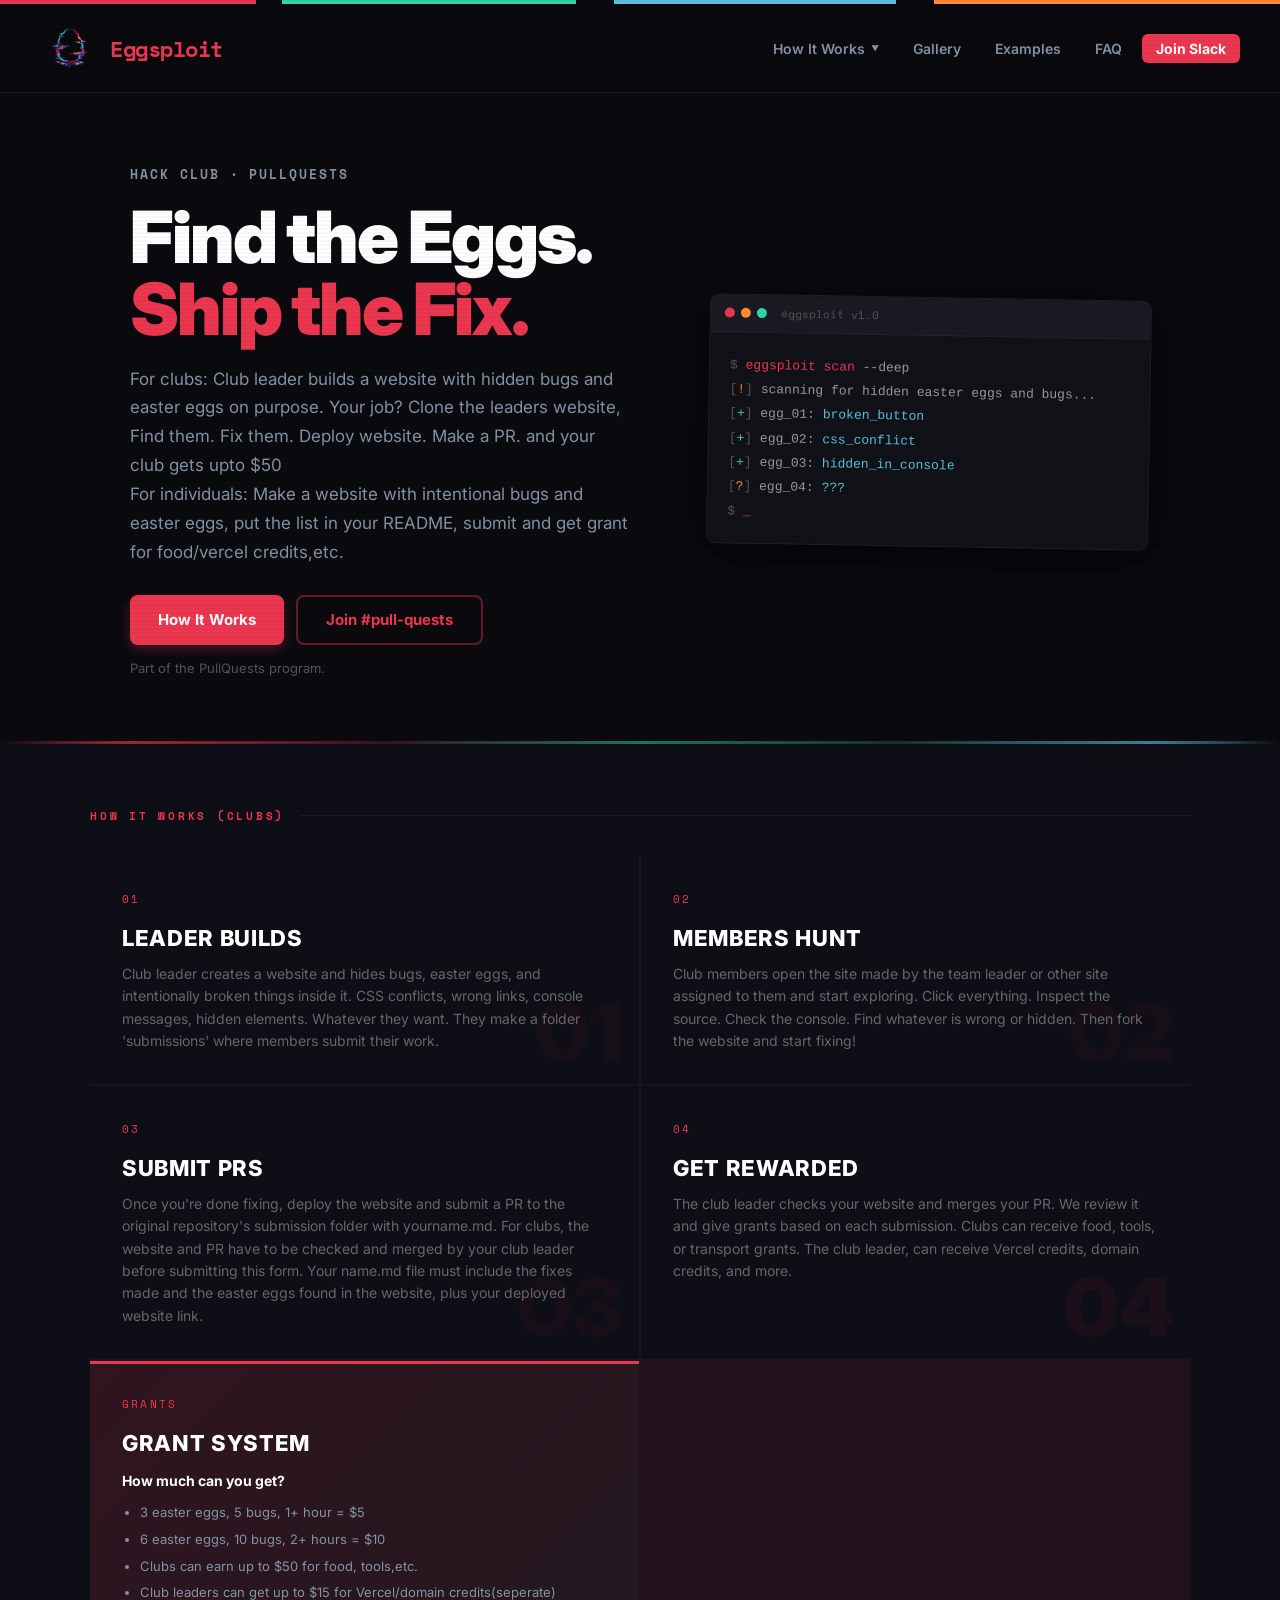
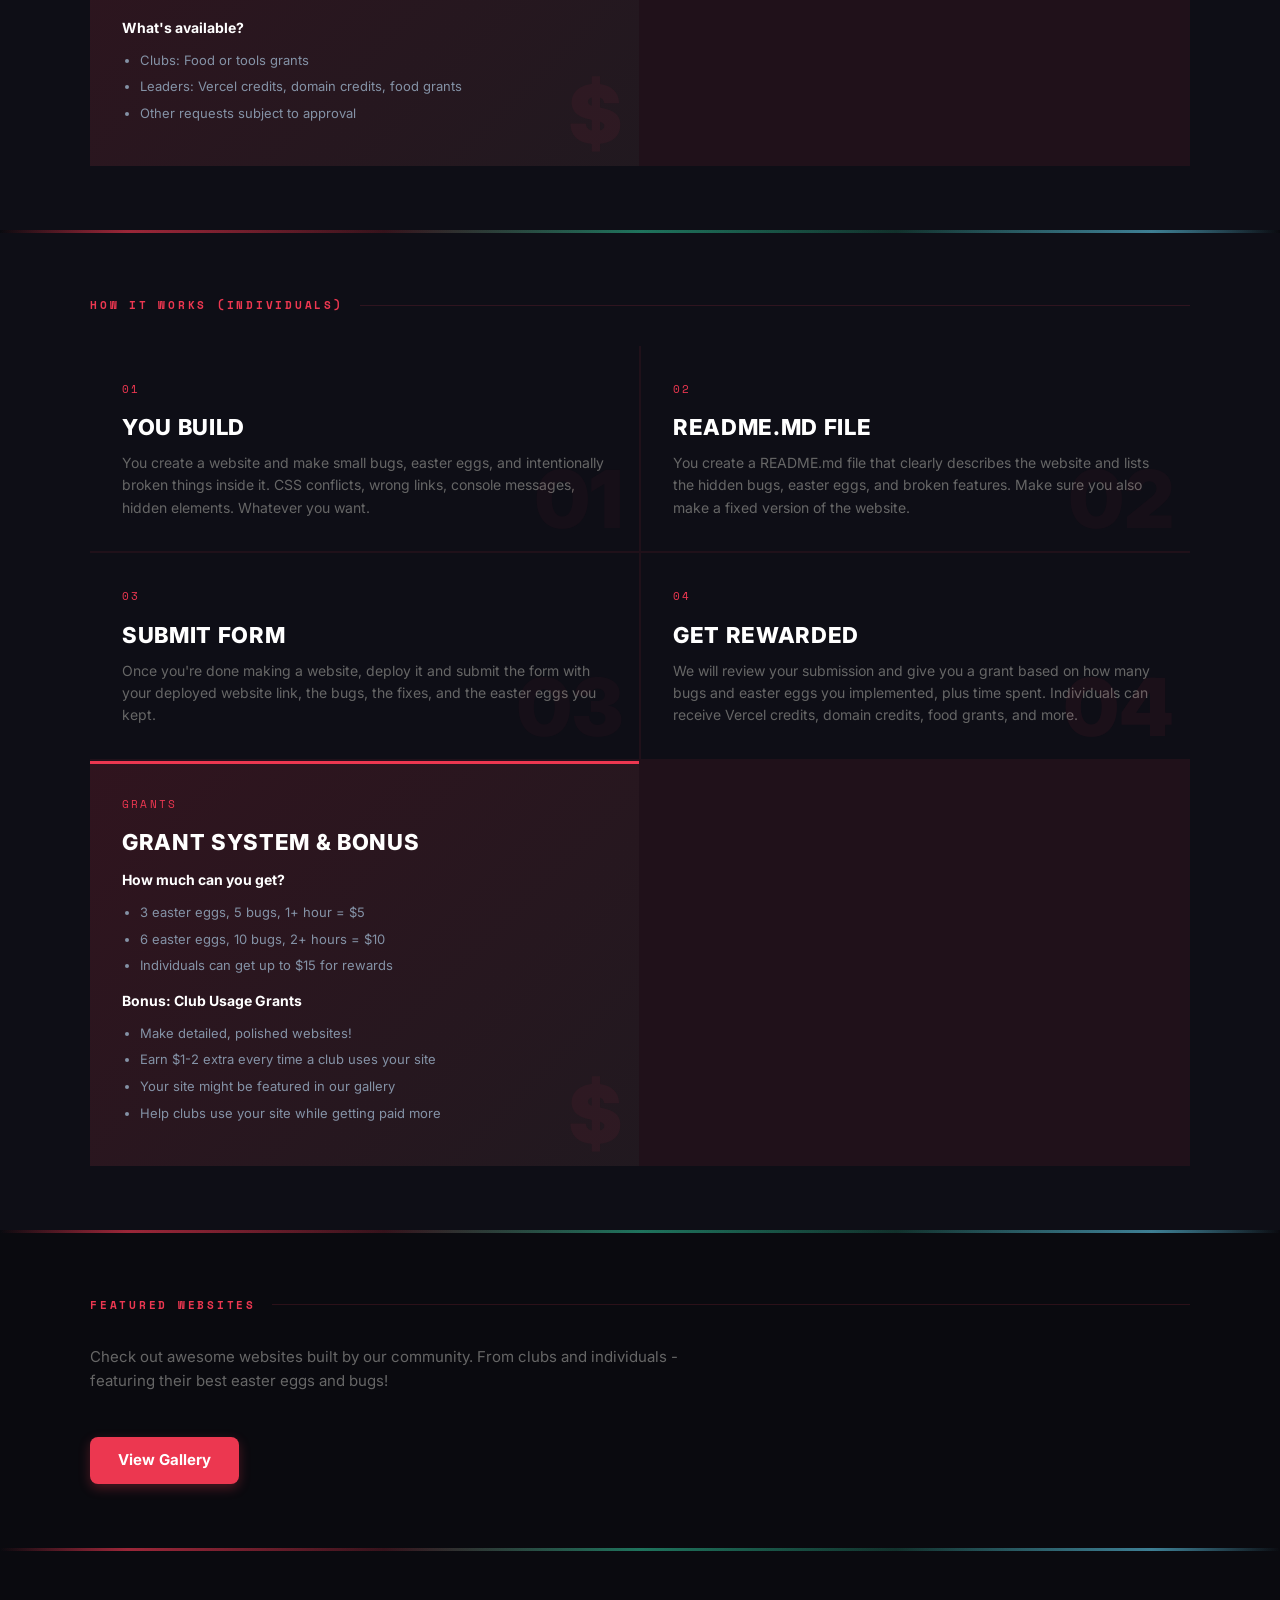
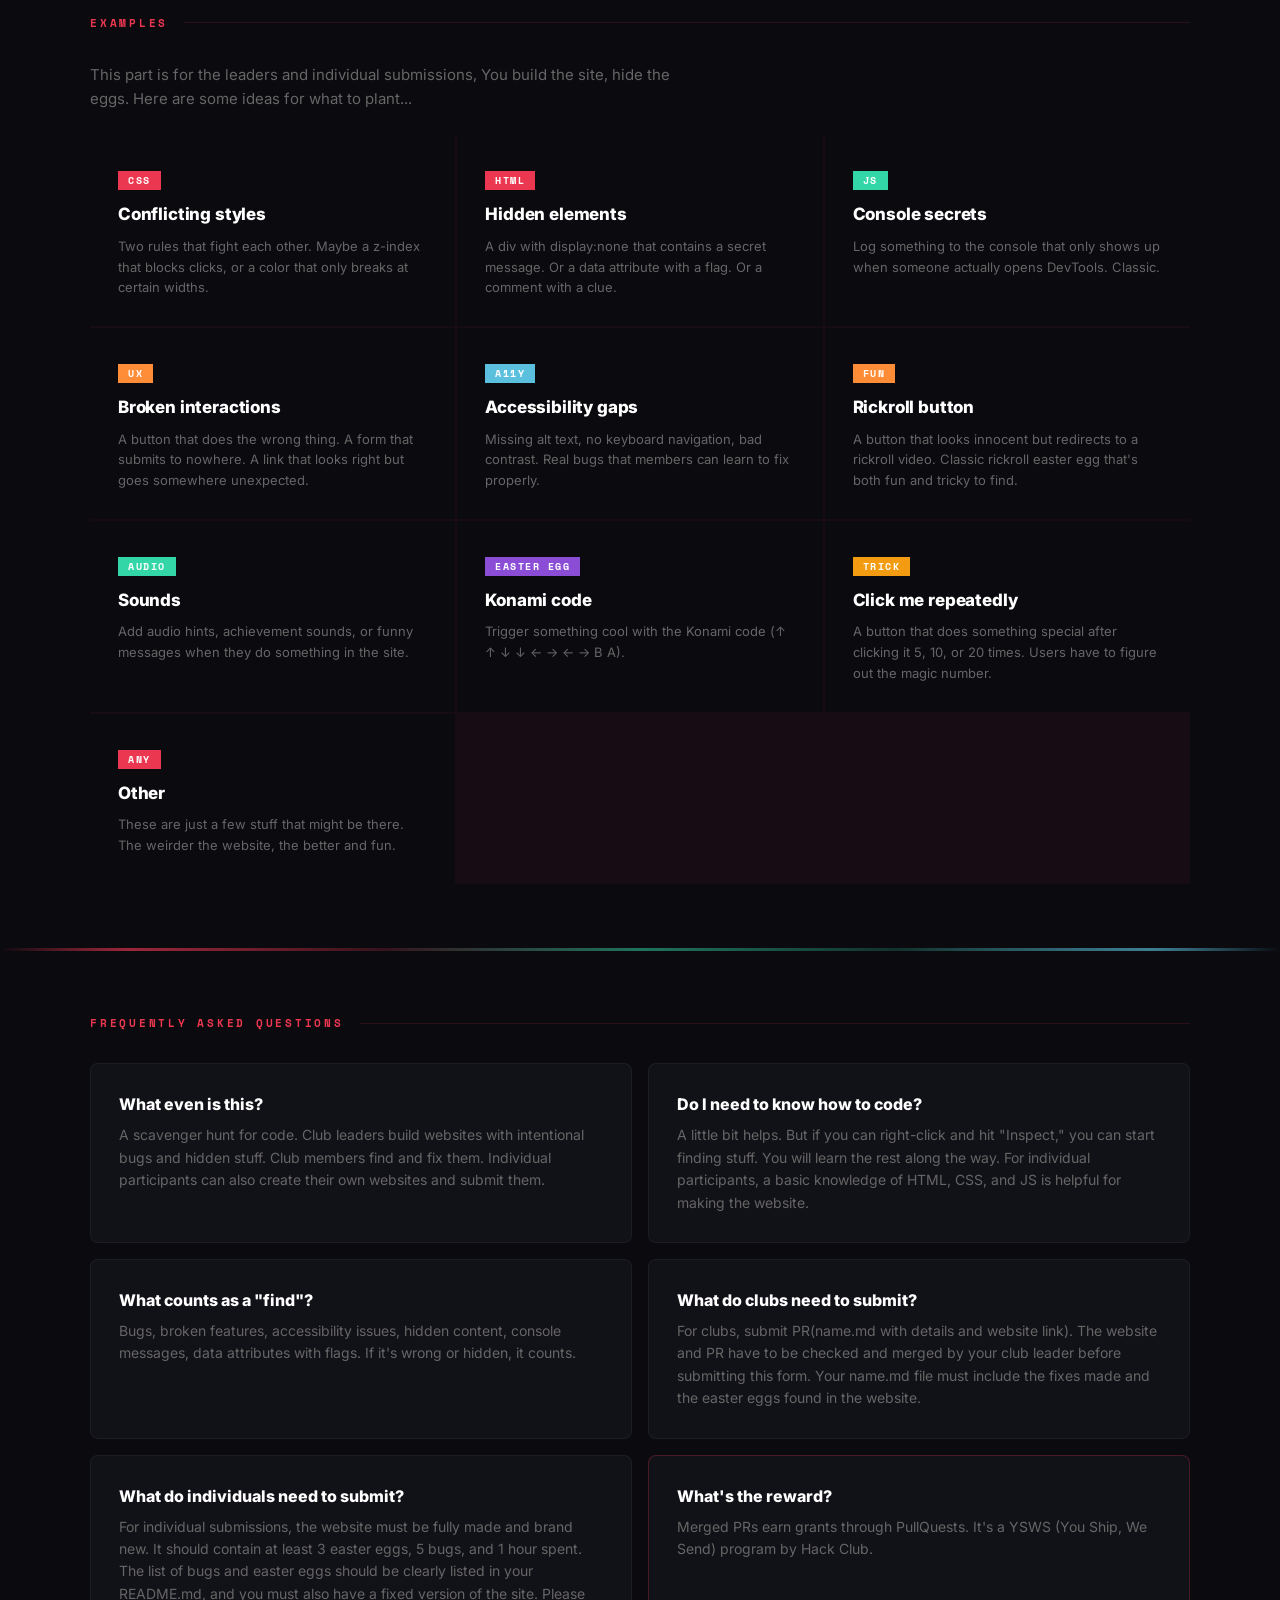
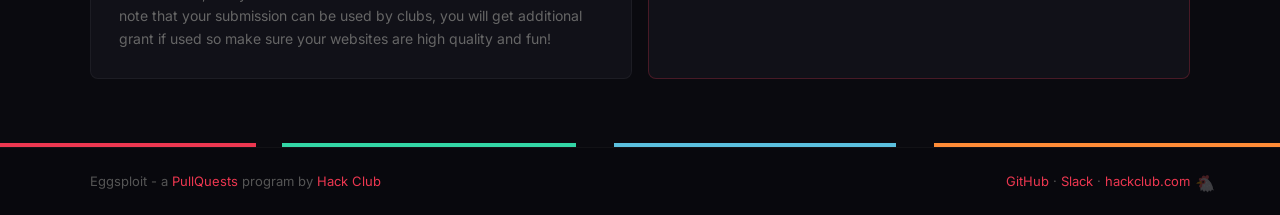
==== commit 6ff7b36e: "Add gallery" ====
--- a/index.html
+++ b/index.html
@@ -34,6 +34,7 @@
         <li><a href="#howi">Individuals</a></li>
       </ul>
     </li>
+    <li><a href="gallery.html">Gallery</a></li>
     <li><a href="#examples">Examples</a></li>
     <li><a href="#faq">FAQ</a></li>
     <li><a href="https://hackclub.com/slack" target="_blank" rel="noopener noreferrer" class="navcta">Join Slack</a></li>
